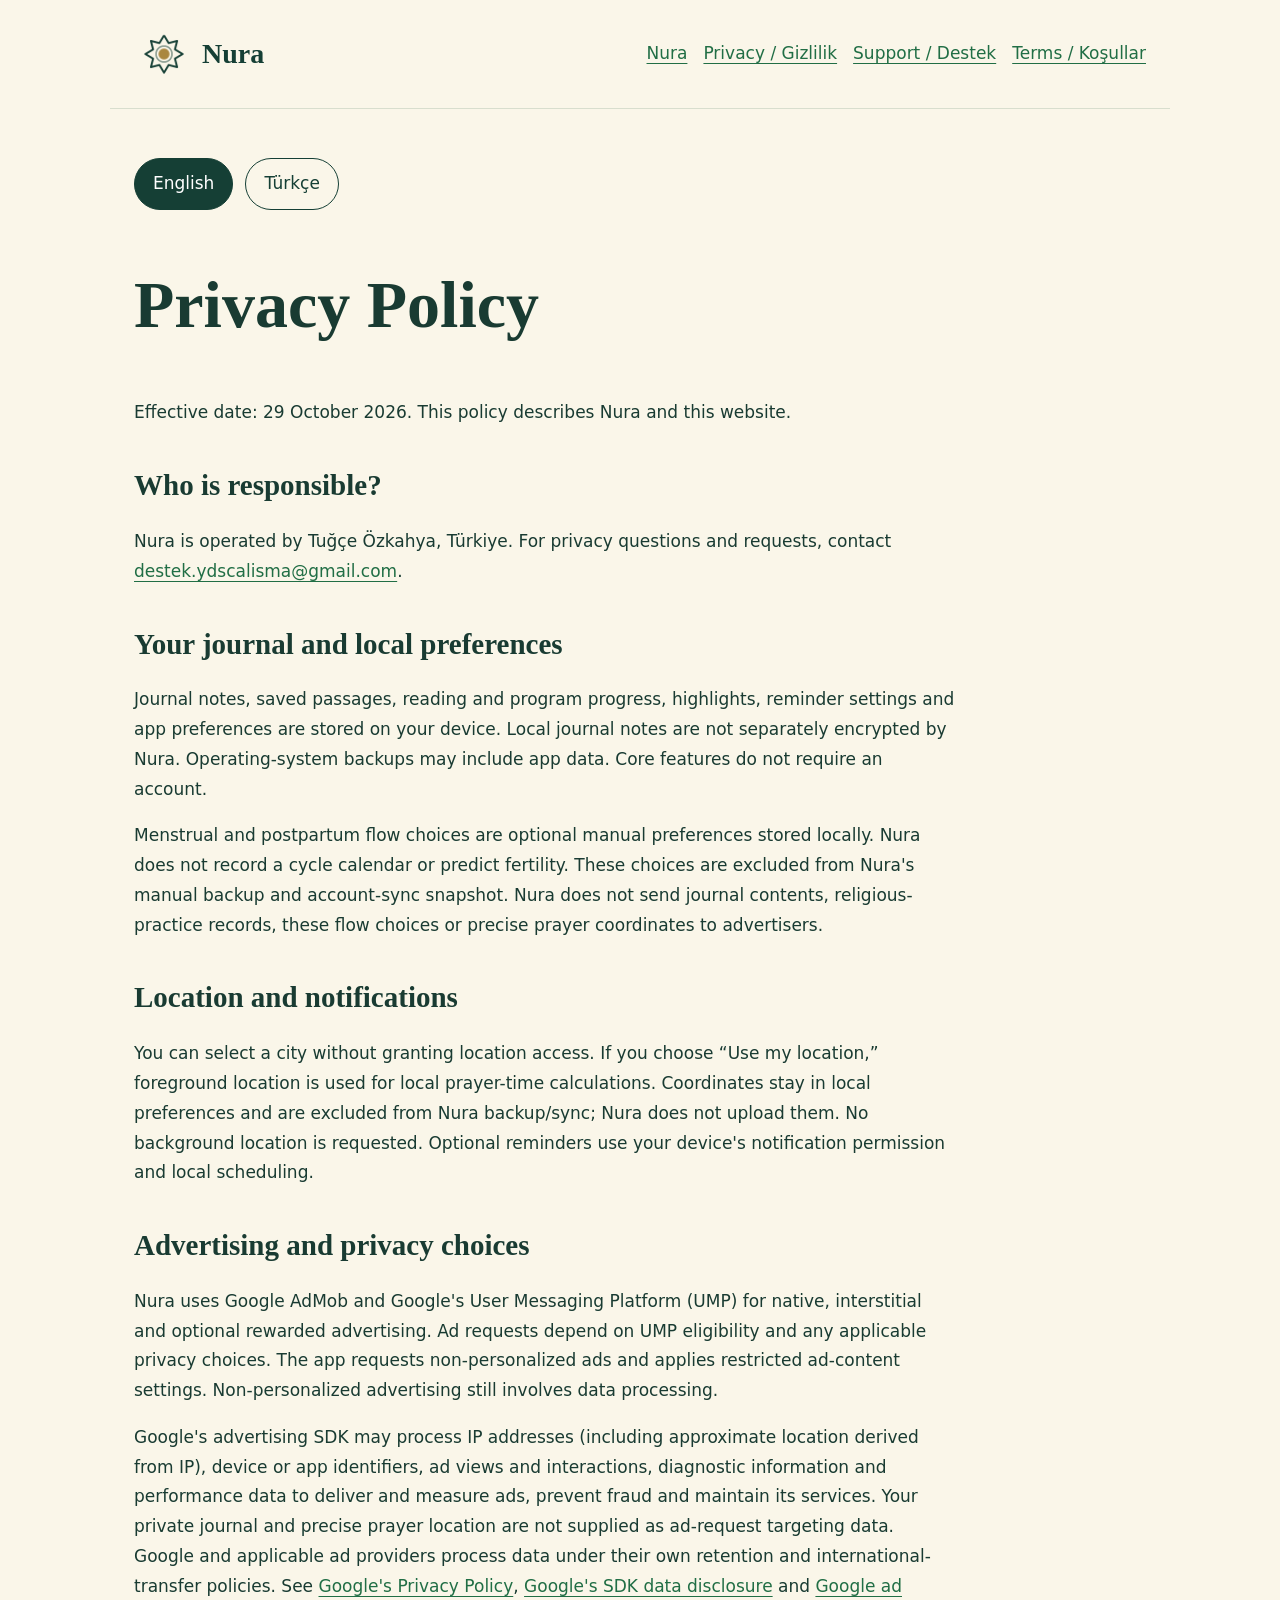
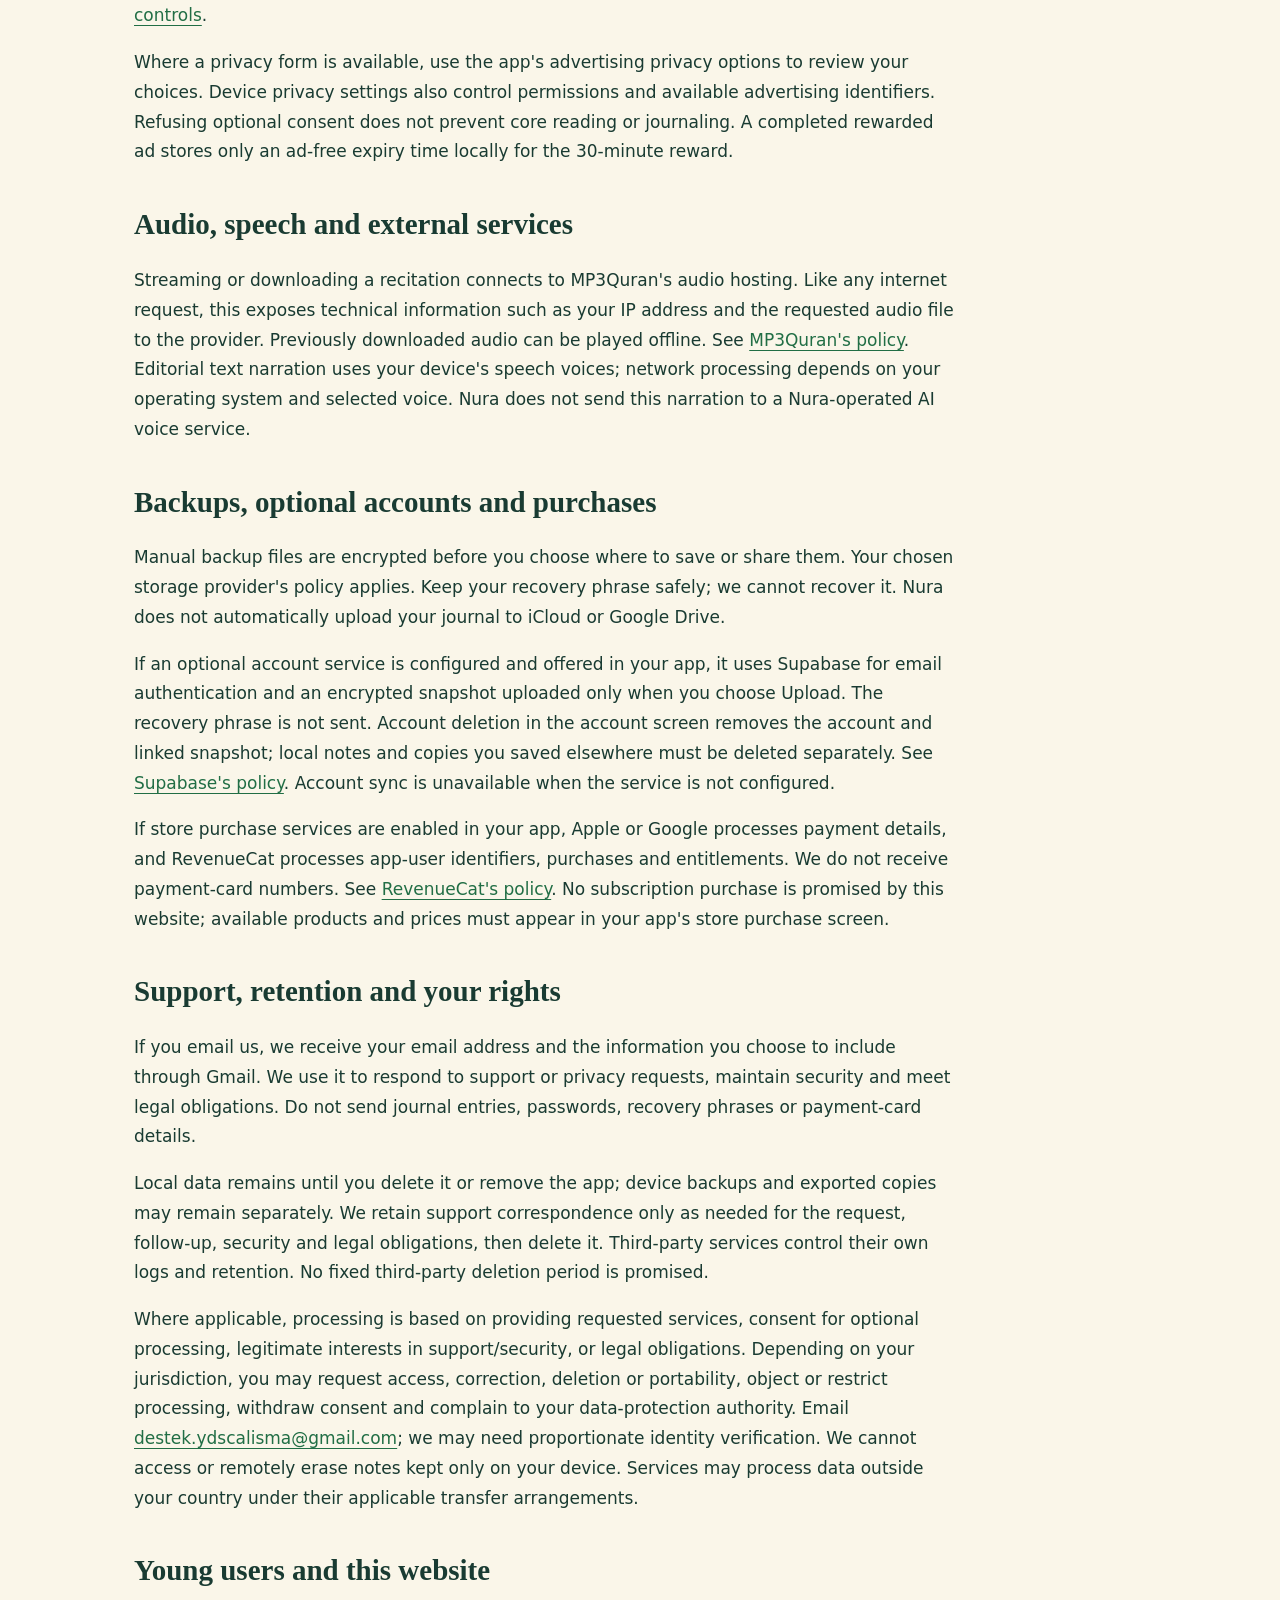
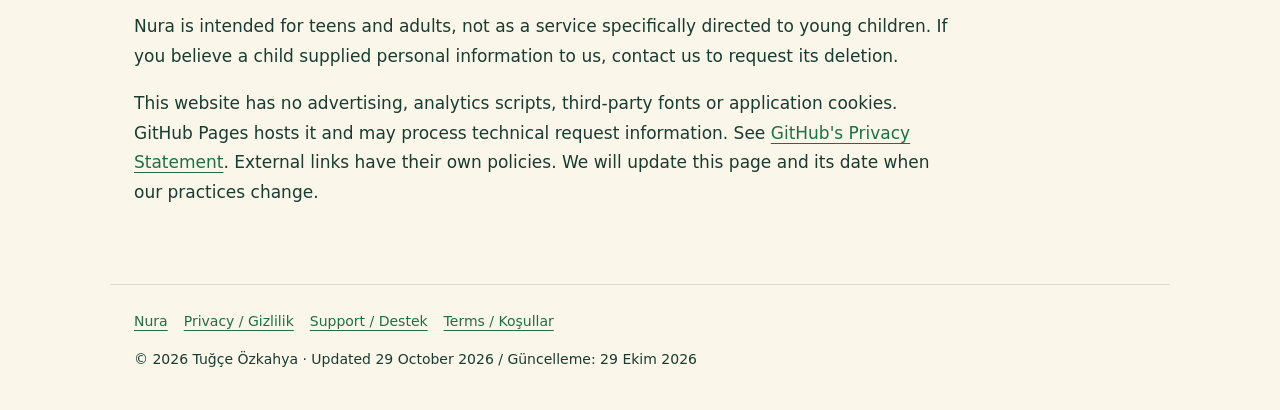
==== nura/privacy/index.html @ ef44833e "Publish current Nura support privacy and information pages" ====
<!doctype html>
<html lang="en"><head><meta charset="utf-8"><meta name="viewport" content="width=device-width,initial-scale=1"><title>Privacy Policy · Nura</title><meta name="description" content="Nura — Muslim women's wellbeing, Quran and reflection. Official support and information from Tuğçe Özkahya."><link rel="stylesheet" href="/nura/assets/style.css"><script src="/nura/assets/language.js" defer></script></head><body><header><a class="brand" href="/nura/"><img src="/nura/assets/logo.png" alt="Nura" width="60" height="60">Nura</a><nav aria-label="Main"><a href="/nura/">Nura</a><a href="/nura/privacy/">Privacy / Gizlilik</a><a href="/nura/support/">Support / Destek</a><a href="/nura/terms/">Terms / Koşullar</a></nav></header><main><div class="lang" aria-label="Language"><button data-language="en" aria-pressed="true">English</button><button data-language="tr" aria-pressed="false">Türkçe</button></div><section lang="en"><h1>Privacy Policy</h1><p>Effective date: 29 October 2026. This policy describes Nura and this website.</p><h2>Who is responsible?</h2><p>Nura is operated by Tuğçe Özkahya, Türkiye. For privacy questions and requests, contact <a href="mailto:destek.ydscalisma@gmail.com">destek.ydscalisma@gmail.com</a>.</p><h2>Your journal and local preferences</h2><p>Journal notes, saved passages, reading and program progress, highlights, reminder settings and app preferences are stored on your device. Local journal notes are not separately encrypted by Nura. Operating-system backups may include app data. Core features do not require an account.</p><p>Menstrual and postpartum flow choices are optional manual preferences stored locally. Nura does not record a cycle calendar or predict fertility. These choices are excluded from Nura's manual backup and account-sync snapshot. Nura does not send journal contents, religious-practice records, these flow choices or precise prayer coordinates to advertisers.</p><h2>Location and notifications</h2><p>You can select a city without granting location access. If you choose “Use my location,” foreground location is used for local prayer-time calculations. Coordinates stay in local preferences and are excluded from Nura backup/sync; Nura does not upload them. No background location is requested. Optional reminders use your device's notification permission and local scheduling.</p><h2>Advertising and privacy choices</h2><p>Nura uses Google AdMob and Google's User Messaging Platform (UMP) for native, interstitial and optional rewarded advertising. Ad requests depend on UMP eligibility and any applicable privacy choices. The app requests non-personalized ads and applies restricted ad-content settings. Non-personalized advertising still involves data processing.</p><p>Google's advertising SDK may process IP addresses (including approximate location derived from IP), device or app identifiers, ad views and interactions, diagnostic information and performance data to deliver and measure ads, prevent fraud and maintain its services. Your private journal and precise prayer location are not supplied as ad-request targeting data. Google and applicable ad providers process data under their own retention and international-transfer policies. See <a href="https://policies.google.com/privacy">Google's Privacy Policy</a>, <a href="https://developers.google.com/admob/ios/privacy/data-disclosure">Google's SDK data disclosure</a> and <a href="https://myadcenter.google.com/">Google ad controls</a>.</p><p>Where a privacy form is available, use the app's advertising privacy options to review your choices. Device privacy settings also control permissions and available advertising identifiers. Refusing optional consent does not prevent core reading or journaling. A completed rewarded ad stores only an ad-free expiry time locally for the 30-minute reward.</p><h2>Audio, speech and external services</h2><p>Streaming or downloading a recitation connects to MP3Quran's audio hosting. Like any internet request, this exposes technical information such as your IP address and the requested audio file to the provider. Previously downloaded audio can be played offline. See <a href="https://www.mp3quran.net/eng/privacy">MP3Quran's policy</a>. Editorial text narration uses your device's speech voices; network processing depends on your operating system and selected voice. Nura does not send this narration to a Nura-operated AI voice service.</p><h2>Backups, optional accounts and purchases</h2><p>Manual backup files are encrypted before you choose where to save or share them. Your chosen storage provider's policy applies. Keep your recovery phrase safely; we cannot recover it. Nura does not automatically upload your journal to iCloud or Google Drive.</p><p>If an optional account service is configured and offered in your app, it uses Supabase for email authentication and an encrypted snapshot uploaded only when you choose Upload. The recovery phrase is not sent. Account deletion in the account screen removes the account and linked snapshot; local notes and copies you saved elsewhere must be deleted separately. See <a href="https://supabase.com/privacy">Supabase's policy</a>. Account sync is unavailable when the service is not configured.</p><p>If store purchase services are enabled in your app, Apple or Google processes payment details, and RevenueCat processes app-user identifiers, purchases and entitlements. We do not receive payment-card numbers. See <a href="https://www.revenuecat.com/privacy/">RevenueCat's policy</a>. No subscription purchase is promised by this website; available products and prices must appear in your app's store purchase screen.</p><h2>Support, retention and your rights</h2><p>If you email us, we receive your email address and the information you choose to include through Gmail. We use it to respond to support or privacy requests, maintain security and meet legal obligations. Do not send journal entries, passwords, recovery phrases or payment-card details.</p><p>Local data remains until you delete it or remove the app; device backups and exported copies may remain separately. We retain support correspondence only as needed for the request, follow-up, security and legal obligations, then delete it. Third-party services control their own logs and retention. No fixed third-party deletion period is promised.</p><p>Where applicable, processing is based on providing requested services, consent for optional processing, legitimate interests in support/security, or legal obligations. Depending on your jurisdiction, you may request access, correction, deletion or portability, object or restrict processing, withdraw consent and complain to your data-protection authority. Email <a href="mailto:destek.ydscalisma@gmail.com">destek.ydscalisma@gmail.com</a>; we may need proportionate identity verification. We cannot access or remotely erase notes kept only on your device. Services may process data outside your country under their applicable transfer arrangements.</p><h2>Young users and this website</h2><p>Nura is intended for teens and adults, not as a service specifically directed to young children. If you believe a child supplied personal information to us, contact us to request its deletion.</p><p>This website has no advertising, analytics scripts, third-party fonts or application cookies. GitHub Pages hosts it and may process technical request information. See <a href="https://docs.github.com/en/site-policy/privacy-policies/github-general-privacy-statement">GitHub's Privacy Statement</a>. External links have their own policies. We will update this page and its date when our practices change.</p></section><section lang="tr"><h1>Gizlilik Politikası</h1><p>Yürürlük tarihi: 29 Ekim 2026. Bu politika Nura uygulamasını ve bu siteyi kapsar.</p><h2>Veri sorumlusu</h2><p>Nura'nın işletmecisi Tuğçe Özkahya, Türkiye'dir. Gizlilik soruları ve talepleri için: <a href="mailto:destek.ydscalisma@gmail.com">destek.ydscalisma@gmail.com</a>.</p><h2>Günlüğünüz ve yerel tercihler</h2><p>Günlük notları, kayıtlı ayetler, okuma ve program ilerlemesi, vurgular, hatırlatmalar ve uygulama tercihleri cihazınızda saklanır. Yerel günlük notları Nura tarafından ayrıca şifrelenmez. İşletim sistemi yedekleri uygulama verilerini içerebilir. Temel özellikler için hesap gerekmez.</p><p>Regl ve lohusalık akışları isteğe bağlı, elle seçilen yerel tercihlerdir. Nura döngü takvimi tutmaz, doğurganlık tahmini yapmaz. Bu tercihler Nura'nın elle oluşturulan yedeklerine ve hesap senkronizasyonuna alınmaz. Günlük içerikleri, dinî pratik kayıtları, özel gün tercihleri veya kesin namaz konumu reklamverenlere gönderilmez.</p><h2>Konum ve bildirimler</h2><p>Konum izni vermeden şehir seçebilirsiniz. “Konumumu kullan” seçeneğinde ön plan konumu cihazda namaz vakitleri hesaplamak için kullanılır. Koordinatlar yerel tercihlerde kalır, Nura yedek/senkronizasyonuna alınmaz ve Nura tarafından yüklenmez. Arka plan konumu istenmez. İsteğe bağlı hatırlatmalar cihazın bildirim izniyle yerel olarak planlanır.</p><h2>Reklamlar ve gizlilik tercihleri</h2><p>Nura; yerel reklam kartları, geçiş reklamları ve isteğe bağlı ödüllü reklamlar için Google AdMob ve User Messaging Platform (UMP) kullanır. Reklam istekleri UMP uygunluğuna ve uygulanabilir gizlilik tercihlerine bağlıdır. Uygulama kişiselleştirilmemiş reklam ister ve kısıtlı reklam içeriği ayarları uygular. Kişiselleştirilmemiş reklamlar da veri işlemeyi içerir.</p><p>Google reklam SDK'sı; reklam sunumu ve ölçümü, sahtekârlığın önlenmesi ve hizmetlerin çalışması için IP adresini (IP'den türetilen yaklaşık konum dahil), cihaz/uygulama kimliklerini, reklam gösterim ve etkileşimlerini, tanılama ve performans verilerini işleyebilir. Özel günlük ve kesin namaz konumu reklam hedefleme verisi olarak sağlanmaz. Google ve ilgili reklam sağlayıcıları verileri kendi saklama ve uluslararası aktarım politikaları kapsamında işler. <a href="https://policies.google.com/privacy">Google Gizlilik Politikası</a>, <a href="https://developers.google.com/admob/ios/privacy/data-disclosure">SDK veri açıklaması</a> ve <a href="https://myadcenter.google.com/">Google reklam kontrolleri</a>.</p><p>Gizlilik formu sunulduğunda uygulamanın reklam gizliliği seçeneklerinden tercihlerinizi inceleyebilirsiniz. İzinler ve kullanılabilir reklam kimlikleri cihaz ayarlarından da yönetilir. İsteğe bağlı rızayı reddetmek temel okuma ve günlüğü engellemez. Tamamlanan ödüllü reklam için 30 dakikalık reklamsız sürenin bitiş zamanı cihazda saklanır.</p><h2>Ses ve dış hizmetler</h2><p>Tilavet akışı ve indirmeler MP3Quran ses sunucularına bağlanır. İnternet isteği, IP adresiniz ve istenen dosya gibi teknik bilgileri sağlayıcıya iletir. İndirilmiş sesler çevrimdışı çalınabilir. <a href="https://www.mp3quran.net/eng/privacy">MP3Quran politikası</a>. Tefekkür seslendirmesi cihaz seslerini kullanır; ağda işleme işletim sistemi ve seçilen sese bağlıdır. Nura bu seslendirmeyi kendisine ait bir yapay zekâ ses hizmetine göndermez.</p><h2>Yedekler, isteğe bağlı hesaplar ve satın alımlar</h2><p>Elle oluşturulan yedek dosyaları, kaydedeceğiniz/paylaşacağınız yeri seçmeden önce şifrelenir. Seçtiğiniz depolama sağlayıcısının politikası geçerlidir. Kurtarma ifadesini güvenle saklayın; biz kurtaramayız. Nura günlüğünüzü otomatik olarak iCloud veya Google Drive'a yüklemez.</p><p>Uygulamanızda isteğe bağlı hesap hizmeti yapılandırılıp sunuluyorsa, Supabase e-posta kimlik doğrulaması ve yalnızca Yükle seçtiğinizde gönderilen şifreli yedek için kullanılır. Kurtarma ifadesi gönderilmez. Hesap ekranından silme, hesabı ve bağlı yedeği kaldırır; yerel notlar ve başka yerdeki kopyalar ayrıca silinmelidir. <a href="https://supabase.com/privacy">Supabase politikası</a>. Hizmet yapılandırılmadığında hesap senkronizasyonu kullanılamaz.</p><p>Satın alım hizmetleri etkinse Apple/Google ödeme ayrıntılarını, RevenueCat uygulama kullanıcı kimliği, satın alım ve yetki verilerini işler. Kart numaralarınızı almayız. <a href="https://www.revenuecat.com/privacy/">RevenueCat politikası</a>. Bu site abonelik satışı vaat etmez; sunulan ürün ve fiyatlar uygulamadaki mağaza satın alım ekranında gösterilmelidir.</p><h2>Destek, saklama ve haklarınız</h2><p>E-posta gönderdiğinizde adresinizi ve paylaştığınız bilgileri Gmail üzerinden alırız. Bunları talebi yanıtlamak, güvenliği sağlamak ve yasal yükümlülükleri karşılamak için kullanırız. Günlük notu, parola, kurtarma ifadesi veya kart bilgisi göndermeyin.</p><p>Yerel veriler siz silene veya uygulamayı kaldırana kadar kalır; cihaz yedekleri ve dışa aktarılan kopyalar ayrıca kalabilir. Destek yazışmaları talebin çözümü, takip, güvenlik ve yasal yükümlülükler için gerekli olduğu sürece tutulur, ardından silinir. Dış hizmetlerin kendi kayıt/saklama kuralları vardır; bu hizmetler adına sabit silme süresi vaat edilmez.</p><p>Uygulanabildiği ölçüde işleme; istenen hizmetin sunulması, isteğe bağlı işlemler için rıza, destek/güvenlik için meşru menfaat veya yasal yükümlülüklere dayanır. Ülkenize göre erişim, düzeltme, silme, taşıma, itiraz, kısıtlama, rızayı geri çekme ve yetkili kuruma şikâyet haklarınız olabilir. <a href="mailto:destek.ydscalisma@gmail.com">destek.ydscalisma@gmail.com</a> üzerinden başvurabilirsiniz; orantılı kimlik doğrulaması gerekebilir. Yalnızca cihazınızda tutulan notlara erişemeyiz veya bunları uzaktan silemeyiz. Hizmetler, geçerli aktarım düzenlemeleri kapsamında ülkeniz dışında veri işleyebilir.</p><h2>Genç kullanıcılar ve bu site</h2><p>Nura gençlere ve yetişkinlere yöneliktir; küçük çocuklara özel bir hizmet değildir. Bir çocuğun bize kişisel bilgi gönderdiğini düşünüyorsanız silme talebi için iletişime geçin.</p><p>Bu sitede reklam, analitik betiği, üçüncü taraf yazı tipi veya uygulama çerezi yoktur. GitHub Pages barındırması teknik istek bilgilerini işleyebilir. <a href="https://docs.github.com/en/site-policy/privacy-policies/github-general-privacy-statement">GitHub Gizlilik Bildirimi</a>. Dış bağlantıların kendi politikaları geçerlidir. Uygulamalarımız değiştiğinde bu sayfa ve tarihi güncellenir.</p></section></main><footer><nav aria-label="Main"><a href="/nura/">Nura</a><a href="/nura/privacy/">Privacy / Gizlilik</a><a href="/nura/support/">Support / Destek</a><a href="/nura/terms/">Terms / Koşullar</a></nav><p>© 2026 Tuğçe Özkahya · Updated 29 October 2026 / Güncelleme: 29 Ekim 2026</p></footer></body></html>
---- nura/assets/style.css ----
*{box-sizing:border-box}html{scroll-behavior:smooth}body{margin:0;background:#faf6e9;color:#193b32;font:17px/1.75 system-ui,sans-serif}a{color:#216e45;text-underline-offset:4px}header,main,footer{max-width:1060px;margin:auto;padding:24px}header{display:flex;justify-content:space-between;align-items:center;gap:20px;flex-wrap:wrap;border-bottom:1px solid #d8dece}.brand{display:flex;align-items:center;text-decoration:none;font:700 28px Georgia,serif;color:#153f35}.brand img{width:60px;height:60px;margin-right:8px}nav{display:flex;gap:16px;flex-wrap:wrap}h1,h2,h3{font-family:Georgia,serif;line-height:1.2}h1{font-size:clamp(36px,6vw,66px);max-width:800px}h2{font-size:29px;margin-top:40px}p,li{max-width:76ch}.eyebrow{letter-spacing:.12em;text-transform:uppercase;font-size:12px}.notice{padding:16px 20px;background:#fff1d1;border-left:4px solid #aa873f;border-radius:6px}.hero{display:grid;grid-template-columns:1fr 220px;align-items:center;gap:30px;padding:25px 0}.hero img{width:100%;border-radius:28%}.grid{display:grid;grid-template-columns:repeat(2,1fr);gap:18px}.card{padding:24px;background:#fffdf8;border:1px solid #dce2d7;border-radius:20px}.card h3{margin-top:0}footer{border-top:1px solid #d8dece;font-size:14px}.lang{display:flex;gap:12px;margin:25px 0}button,.button{border:1px solid #153f35;background:#153f35;color:white;padding:10px 18px;border-radius:30px;font:inherit;cursor:pointer;text-decoration:none}button[aria-pressed=false]{background:transparent;color:#153f35}:focus-visible{outline:3px solid #aa873f;outline-offset:4px}[hidden]{display:none!important}details{border-bottom:1px solid #d8dece;padding:16px 0}summary{cursor:pointer;font-weight:600}section[lang]{padding-bottom:35px}@media(max-width:620px){header,main,footer{padding:20px}.hero{grid-template-columns:1fr}.hero img{width:130px;grid-row:1}.grid{grid-template-columns:1fr}nav{gap:12px;font-size:14px}}
p,li,a{overflow-wrap:anywhere}
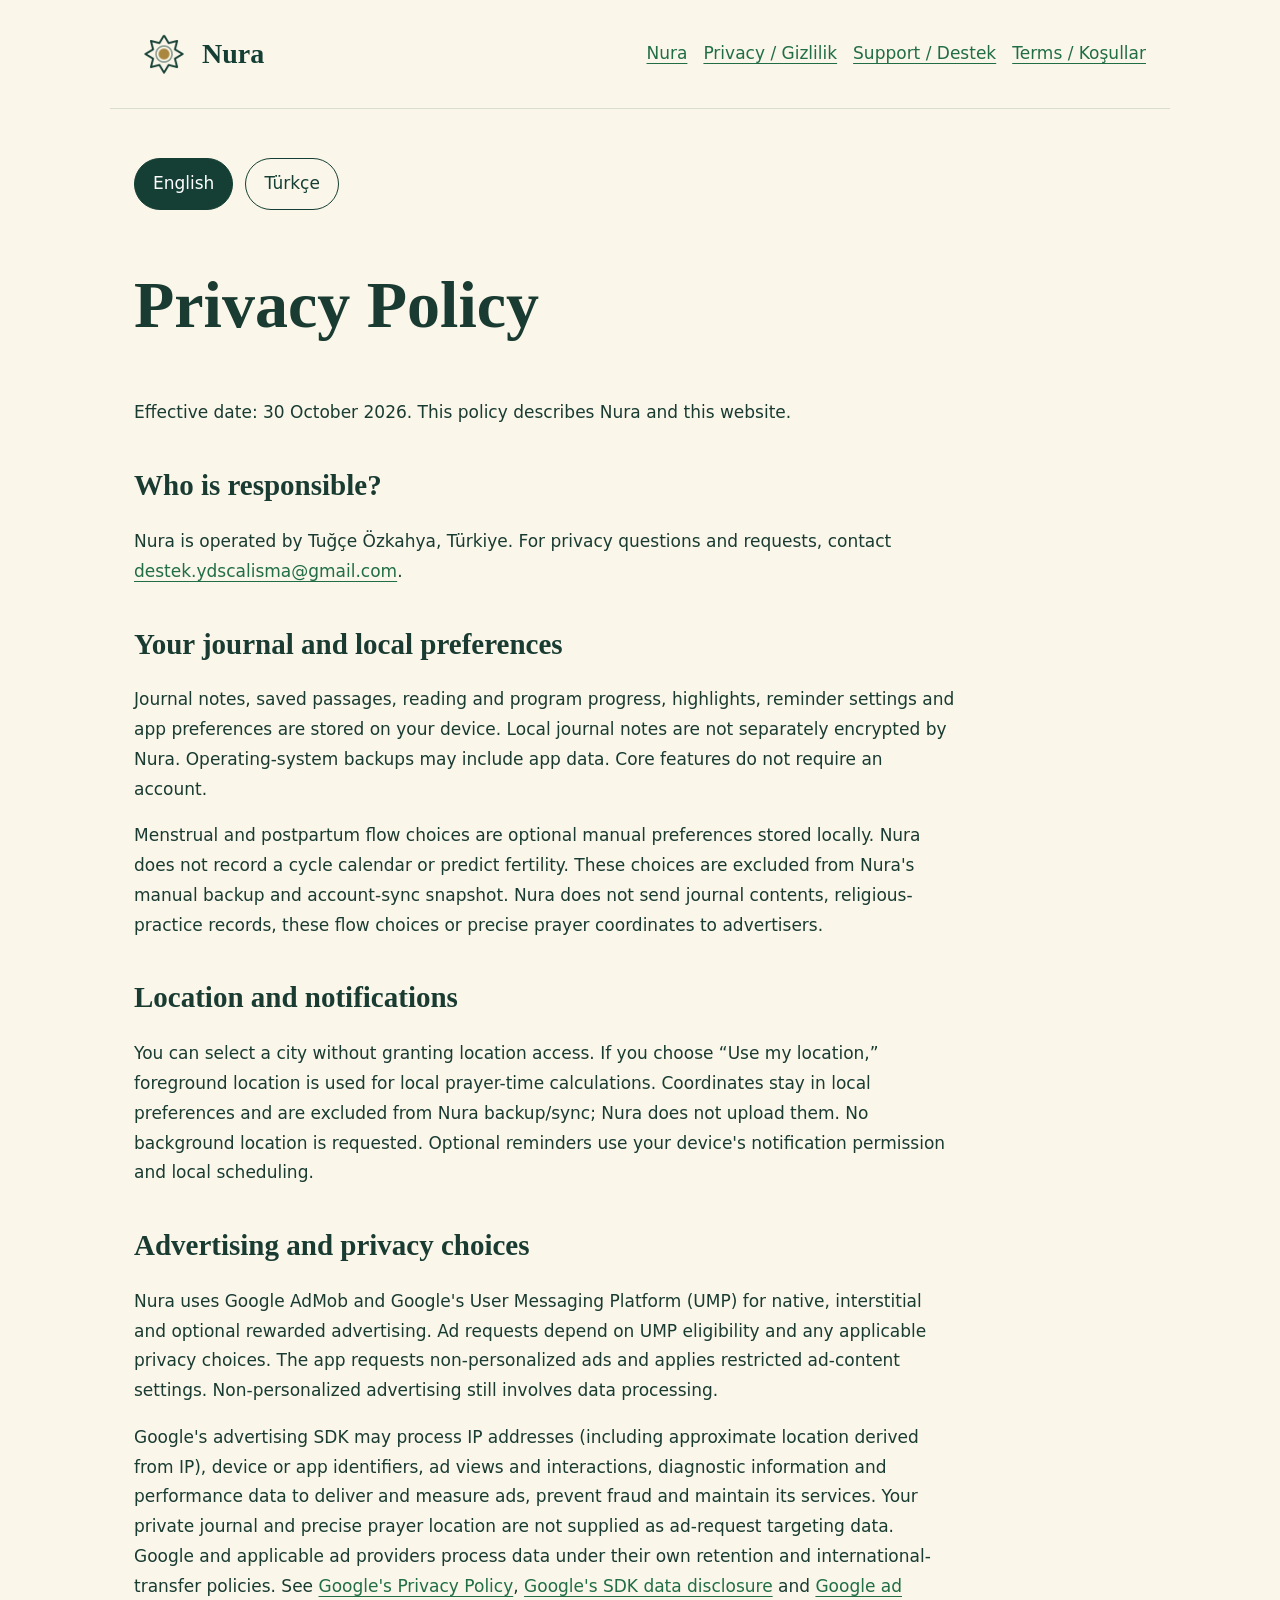
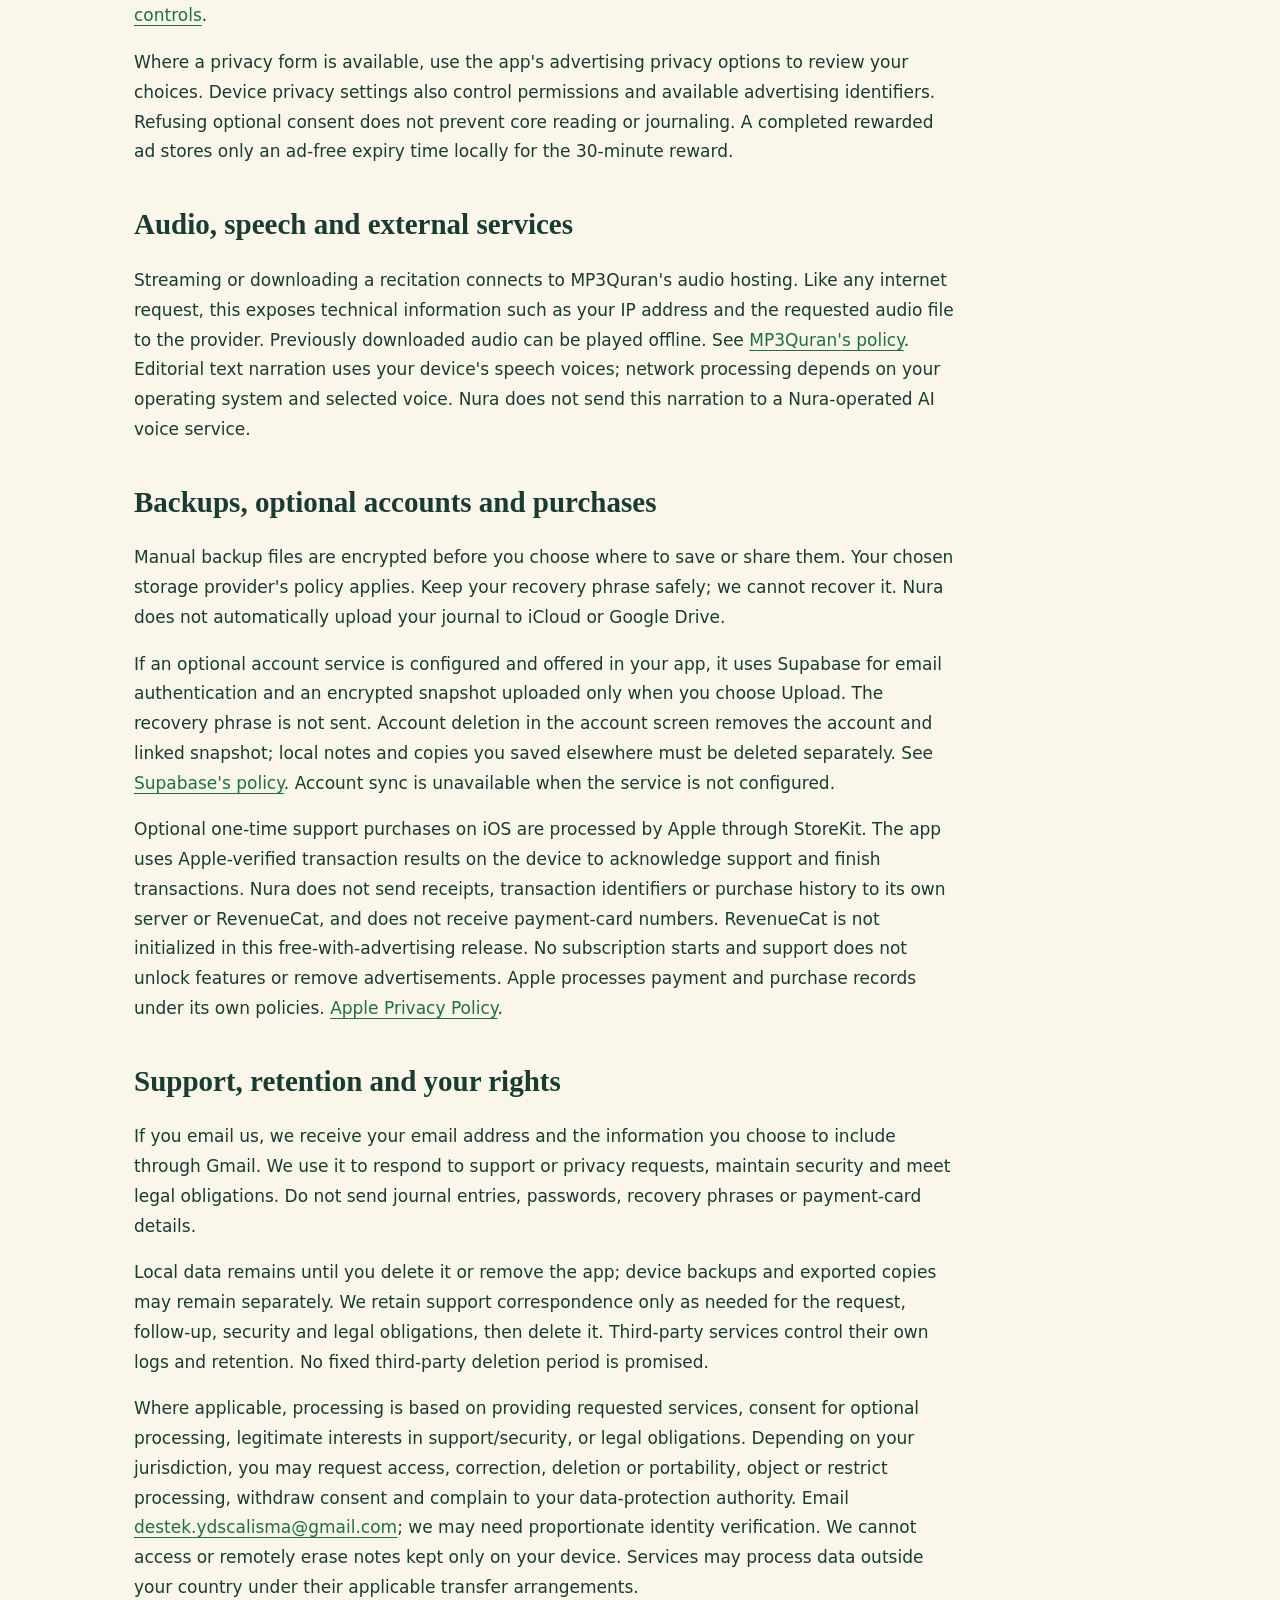
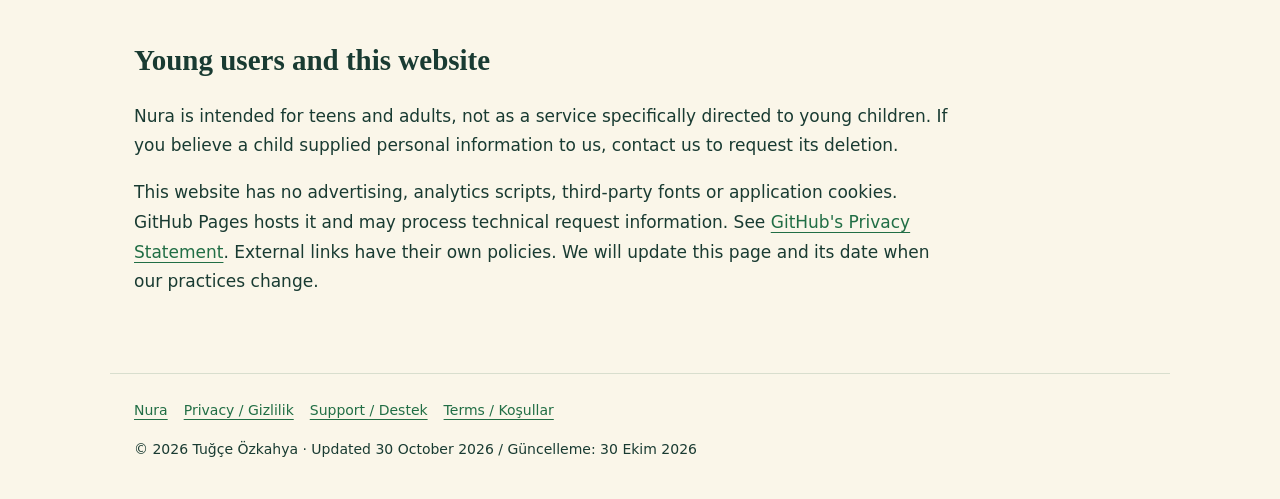
==== commit 9f841453: "Clarify optional one-time Nura support payments" ====
--- a/nura/privacy/index.html
+++ b/nura/privacy/index.html
@@ -1,2 +1,2 @@
 <!doctype html>
-<html lang="en"><head><meta charset="utf-8"><meta name="viewport" content="width=device-width,initial-scale=1"><title>Privacy Policy · Nura</title><meta name="description" content="Nura — Muslim women's wellbeing, Quran and reflection. Official support and information from Tuğçe Özkahya."><link rel="stylesheet" href="/nura/assets/style.css"><script src="/nura/assets/language.js" defer></script></head><body><header><a class="brand" href="/nura/"><img src="/nura/assets/logo.png" alt="Nura" width="60" height="60">Nura</a><nav aria-label="Main"><a href="/nura/">Nura</a><a href="/nura/privacy/">Privacy / Gizlilik</a><a href="/nura/support/">Support / Destek</a><a href="/nura/terms/">Terms / Koşullar</a></nav></header><main><div class="lang" aria-label="Language"><button data-language="en" aria-pressed="true">English</button><button data-language="tr" aria-pressed="false">Türkçe</button></div><section lang="en"><h1>Privacy Policy</h1><p>Effective date: 29 October 2026. This policy describes Nura and this website.</p><h2>Who is responsible?</h2><p>Nura is operated by Tuğçe Özkahya, Türkiye. For privacy questions and requests, contact <a href="mailto:destek.ydscalisma@gmail.com">destek.ydscalisma@gmail.com</a>.</p><h2>Your journal and local preferences</h2><p>Journal notes, saved passages, reading and program progress, highlights, reminder settings and app preferences are stored on your device. Local journal notes are not separately encrypted by Nura. Operating-system backups may include app data. Core features do not require an account.</p><p>Menstrual and postpartum flow choices are optional manual preferences stored locally. Nura does not record a cycle calendar or predict fertility. These choices are excluded from Nura's manual backup and account-sync snapshot. Nura does not send journal contents, religious-practice records, these flow choices or precise prayer coordinates to advertisers.</p><h2>Location and notifications</h2><p>You can select a city without granting location access. If you choose “Use my location,” foreground location is used for local prayer-time calculations. Coordinates stay in local preferences and are excluded from Nura backup/sync; Nura does not upload them. No background location is requested. Optional reminders use your device's notification permission and local scheduling.</p><h2>Advertising and privacy choices</h2><p>Nura uses Google AdMob and Google's User Messaging Platform (UMP) for native, interstitial and optional rewarded advertising. Ad requests depend on UMP eligibility and any applicable privacy choices. The app requests non-personalized ads and applies restricted ad-content settings. Non-personalized advertising still involves data processing.</p><p>Google's advertising SDK may process IP addresses (including approximate location derived from IP), device or app identifiers, ad views and interactions, diagnostic information and performance data to deliver and measure ads, prevent fraud and maintain its services. Your private journal and precise prayer location are not supplied as ad-request targeting data. Google and applicable ad providers process data under their own retention and international-transfer policies. See <a href="https://policies.google.com/privacy">Google's Privacy Policy</a>, <a href="https://developers.google.com/admob/ios/privacy/data-disclosure">Google's SDK data disclosure</a> and <a href="https://myadcenter.google.com/">Google ad controls</a>.</p><p>Where a privacy form is available, use the app's advertising privacy options to review your choices. Device privacy settings also control permissions and available advertising identifiers. Refusing optional consent does not prevent core reading or journaling. A completed rewarded ad stores only an ad-free expiry time locally for the 30-minute reward.</p><h2>Audio, speech and external services</h2><p>Streaming or downloading a recitation connects to MP3Quran's audio hosting. Like any internet request, this exposes technical information such as your IP address and the requested audio file to the provider. Previously downloaded audio can be played offline. See <a href="https://www.mp3quran.net/eng/privacy">MP3Quran's policy</a>. Editorial text narration uses your device's speech voices; network processing depends on your operating system and selected voice. Nura does not send this narration to a Nura-operated AI voice service.</p><h2>Backups, optional accounts and purchases</h2><p>Manual backup files are encrypted before you choose where to save or share them. Your chosen storage provider's policy applies. Keep your recovery phrase safely; we cannot recover it. Nura does not automatically upload your journal to iCloud or Google Drive.</p><p>If an optional account service is configured and offered in your app, it uses Supabase for email authentication and an encrypted snapshot uploaded only when you choose Upload. The recovery phrase is not sent. Account deletion in the account screen removes the account and linked snapshot; local notes and copies you saved elsewhere must be deleted separately. See <a href="https://supabase.com/privacy">Supabase's policy</a>. Account sync is unavailable when the service is not configured.</p><p>If store purchase services are enabled in your app, Apple or Google processes payment details, and RevenueCat processes app-user identifiers, purchases and entitlements. We do not receive payment-card numbers. See <a href="https://www.revenuecat.com/privacy/">RevenueCat's policy</a>. No subscription purchase is promised by this website; available products and prices must appear in your app's store purchase screen.</p><h2>Support, retention and your rights</h2><p>If you email us, we receive your email address and the information you choose to include through Gmail. We use it to respond to support or privacy requests, maintain security and meet legal obligations. Do not send journal entries, passwords, recovery phrases or payment-card details.</p><p>Local data remains until you delete it or remove the app; device backups and exported copies may remain separately. We retain support correspondence only as needed for the request, follow-up, security and legal obligations, then delete it. Third-party services control their own logs and retention. No fixed third-party deletion period is promised.</p><p>Where applicable, processing is based on providing requested services, consent for optional processing, legitimate interests in support/security, or legal obligations. Depending on your jurisdiction, you may request access, correction, deletion or portability, object or restrict processing, withdraw consent and complain to your data-protection authority. Email <a href="mailto:destek.ydscalisma@gmail.com">destek.ydscalisma@gmail.com</a>; we may need proportionate identity verification. We cannot access or remotely erase notes kept only on your device. Services may process data outside your country under their applicable transfer arrangements.</p><h2>Young users and this website</h2><p>Nura is intended for teens and adults, not as a service specifically directed to young children. If you believe a child supplied personal information to us, contact us to request its deletion.</p><p>This website has no advertising, analytics scripts, third-party fonts or application cookies. GitHub Pages hosts it and may process technical request information. See <a href="https://docs.github.com/en/site-policy/privacy-policies/github-general-privacy-statement">GitHub's Privacy Statement</a>. External links have their own policies. We will update this page and its date when our practices change.</p></section><section lang="tr"><h1>Gizlilik Politikası</h1><p>Yürürlük tarihi: 29 Ekim 2026. Bu politika Nura uygulamasını ve bu siteyi kapsar.</p><h2>Veri sorumlusu</h2><p>Nura'nın işletmecisi Tuğçe Özkahya, Türkiye'dir. Gizlilik soruları ve talepleri için: <a href="mailto:destek.ydscalisma@gmail.com">destek.ydscalisma@gmail.com</a>.</p><h2>Günlüğünüz ve yerel tercihler</h2><p>Günlük notları, kayıtlı ayetler, okuma ve program ilerlemesi, vurgular, hatırlatmalar ve uygulama tercihleri cihazınızda saklanır. Yerel günlük notları Nura tarafından ayrıca şifrelenmez. İşletim sistemi yedekleri uygulama verilerini içerebilir. Temel özellikler için hesap gerekmez.</p><p>Regl ve lohusalık akışları isteğe bağlı, elle seçilen yerel tercihlerdir. Nura döngü takvimi tutmaz, doğurganlık tahmini yapmaz. Bu tercihler Nura'nın elle oluşturulan yedeklerine ve hesap senkronizasyonuna alınmaz. Günlük içerikleri, dinî pratik kayıtları, özel gün tercihleri veya kesin namaz konumu reklamverenlere gönderilmez.</p><h2>Konum ve bildirimler</h2><p>Konum izni vermeden şehir seçebilirsiniz. “Konumumu kullan” seçeneğinde ön plan konumu cihazda namaz vakitleri hesaplamak için kullanılır. Koordinatlar yerel tercihlerde kalır, Nura yedek/senkronizasyonuna alınmaz ve Nura tarafından yüklenmez. Arka plan konumu istenmez. İsteğe bağlı hatırlatmalar cihazın bildirim izniyle yerel olarak planlanır.</p><h2>Reklamlar ve gizlilik tercihleri</h2><p>Nura; yerel reklam kartları, geçiş reklamları ve isteğe bağlı ödüllü reklamlar için Google AdMob ve User Messaging Platform (UMP) kullanır. Reklam istekleri UMP uygunluğuna ve uygulanabilir gizlilik tercihlerine bağlıdır. Uygulama kişiselleştirilmemiş reklam ister ve kısıtlı reklam içeriği ayarları uygular. Kişiselleştirilmemiş reklamlar da veri işlemeyi içerir.</p><p>Google reklam SDK'sı; reklam sunumu ve ölçümü, sahtekârlığın önlenmesi ve hizmetlerin çalışması için IP adresini (IP'den türetilen yaklaşık konum dahil), cihaz/uygulama kimliklerini, reklam gösterim ve etkileşimlerini, tanılama ve performans verilerini işleyebilir. Özel günlük ve kesin namaz konumu reklam hedefleme verisi olarak sağlanmaz. Google ve ilgili reklam sağlayıcıları verileri kendi saklama ve uluslararası aktarım politikaları kapsamında işler. <a href="https://policies.google.com/privacy">Google Gizlilik Politikası</a>, <a href="https://developers.google.com/admob/ios/privacy/data-disclosure">SDK veri açıklaması</a> ve <a href="https://myadcenter.google.com/">Google reklam kontrolleri</a>.</p><p>Gizlilik formu sunulduğunda uygulamanın reklam gizliliği seçeneklerinden tercihlerinizi inceleyebilirsiniz. İzinler ve kullanılabilir reklam kimlikleri cihaz ayarlarından da yönetilir. İsteğe bağlı rızayı reddetmek temel okuma ve günlüğü engellemez. Tamamlanan ödüllü reklam için 30 dakikalık reklamsız sürenin bitiş zamanı cihazda saklanır.</p><h2>Ses ve dış hizmetler</h2><p>Tilavet akışı ve indirmeler MP3Quran ses sunucularına bağlanır. İnternet isteği, IP adresiniz ve istenen dosya gibi teknik bilgileri sağlayıcıya iletir. İndirilmiş sesler çevrimdışı çalınabilir. <a href="https://www.mp3quran.net/eng/privacy">MP3Quran politikası</a>. Tefekkür seslendirmesi cihaz seslerini kullanır; ağda işleme işletim sistemi ve seçilen sese bağlıdır. Nura bu seslendirmeyi kendisine ait bir yapay zekâ ses hizmetine göndermez.</p><h2>Yedekler, isteğe bağlı hesaplar ve satın alımlar</h2><p>Elle oluşturulan yedek dosyaları, kaydedeceğiniz/paylaşacağınız yeri seçmeden önce şifrelenir. Seçtiğiniz depolama sağlayıcısının politikası geçerlidir. Kurtarma ifadesini güvenle saklayın; biz kurtaramayız. Nura günlüğünüzü otomatik olarak iCloud veya Google Drive'a yüklemez.</p><p>Uygulamanızda isteğe bağlı hesap hizmeti yapılandırılıp sunuluyorsa, Supabase e-posta kimlik doğrulaması ve yalnızca Yükle seçtiğinizde gönderilen şifreli yedek için kullanılır. Kurtarma ifadesi gönderilmez. Hesap ekranından silme, hesabı ve bağlı yedeği kaldırır; yerel notlar ve başka yerdeki kopyalar ayrıca silinmelidir. <a href="https://supabase.com/privacy">Supabase politikası</a>. Hizmet yapılandırılmadığında hesap senkronizasyonu kullanılamaz.</p><p>Satın alım hizmetleri etkinse Apple/Google ödeme ayrıntılarını, RevenueCat uygulama kullanıcı kimliği, satın alım ve yetki verilerini işler. Kart numaralarınızı almayız. <a href="https://www.revenuecat.com/privacy/">RevenueCat politikası</a>. Bu site abonelik satışı vaat etmez; sunulan ürün ve fiyatlar uygulamadaki mağaza satın alım ekranında gösterilmelidir.</p><h2>Destek, saklama ve haklarınız</h2><p>E-posta gönderdiğinizde adresinizi ve paylaştığınız bilgileri Gmail üzerinden alırız. Bunları talebi yanıtlamak, güvenliği sağlamak ve yasal yükümlülükleri karşılamak için kullanırız. Günlük notu, parola, kurtarma ifadesi veya kart bilgisi göndermeyin.</p><p>Yerel veriler siz silene veya uygulamayı kaldırana kadar kalır; cihaz yedekleri ve dışa aktarılan kopyalar ayrıca kalabilir. Destek yazışmaları talebin çözümü, takip, güvenlik ve yasal yükümlülükler için gerekli olduğu sürece tutulur, ardından silinir. Dış hizmetlerin kendi kayıt/saklama kuralları vardır; bu hizmetler adına sabit silme süresi vaat edilmez.</p><p>Uygulanabildiği ölçüde işleme; istenen hizmetin sunulması, isteğe bağlı işlemler için rıza, destek/güvenlik için meşru menfaat veya yasal yükümlülüklere dayanır. Ülkenize göre erişim, düzeltme, silme, taşıma, itiraz, kısıtlama, rızayı geri çekme ve yetkili kuruma şikâyet haklarınız olabilir. <a href="mailto:destek.ydscalisma@gmail.com">destek.ydscalisma@gmail.com</a> üzerinden başvurabilirsiniz; orantılı kimlik doğrulaması gerekebilir. Yalnızca cihazınızda tutulan notlara erişemeyiz veya bunları uzaktan silemeyiz. Hizmetler, geçerli aktarım düzenlemeleri kapsamında ülkeniz dışında veri işleyebilir.</p><h2>Genç kullanıcılar ve bu site</h2><p>Nura gençlere ve yetişkinlere yöneliktir; küçük çocuklara özel bir hizmet değildir. Bir çocuğun bize kişisel bilgi gönderdiğini düşünüyorsanız silme talebi için iletişime geçin.</p><p>Bu sitede reklam, analitik betiği, üçüncü taraf yazı tipi veya uygulama çerezi yoktur. GitHub Pages barındırması teknik istek bilgilerini işleyebilir. <a href="https://docs.github.com/en/site-policy/privacy-policies/github-general-privacy-statement">GitHub Gizlilik Bildirimi</a>. Dış bağlantıların kendi politikaları geçerlidir. Uygulamalarımız değiştiğinde bu sayfa ve tarihi güncellenir.</p></section></main><footer><nav aria-label="Main"><a href="/nura/">Nura</a><a href="/nura/privacy/">Privacy / Gizlilik</a><a href="/nura/support/">Support / Destek</a><a href="/nura/terms/">Terms / Koşullar</a></nav><p>© 2026 Tuğçe Özkahya · Updated 29 October 2026 / Güncelleme: 29 Ekim 2026</p></footer></body></html>+<html lang="en"><head><meta charset="utf-8"><meta name="viewport" content="width=device-width,initial-scale=1"><title>Privacy Policy · Nura</title><meta name="description" content="Nura — Muslim women's wellbeing, Quran and reflection. Official support and information from Tuğçe Özkahya."><link rel="stylesheet" href="/nura/assets/style.css"><script src="/nura/assets/language.js" defer></script></head><body><header><a class="brand" href="/nura/"><img src="/nura/assets/logo.png" alt="Nura" width="60" height="60">Nura</a><nav aria-label="Main"><a href="/nura/">Nura</a><a href="/nura/privacy/">Privacy / Gizlilik</a><a href="/nura/support/">Support / Destek</a><a href="/nura/terms/">Terms / Koşullar</a></nav></header><main><div class="lang" aria-label="Language"><button data-language="en" aria-pressed="true">English</button><button data-language="tr" aria-pressed="false">Türkçe</button></div><section lang="en"><h1>Privacy Policy</h1><p>Effective date: 30 October 2026. This policy describes Nura and this website.</p><h2>Who is responsible?</h2><p>Nura is operated by Tuğçe Özkahya, Türkiye. For privacy questions and requests, contact <a href="mailto:destek.ydscalisma@gmail.com">destek.ydscalisma@gmail.com</a>.</p><h2>Your journal and local preferences</h2><p>Journal notes, saved passages, reading and program progress, highlights, reminder settings and app preferences are stored on your device. Local journal notes are not separately encrypted by Nura. Operating-system backups may include app data. Core features do not require an account.</p><p>Menstrual and postpartum flow choices are optional manual preferences stored locally. Nura does not record a cycle calendar or predict fertility. These choices are excluded from Nura's manual backup and account-sync snapshot. Nura does not send journal contents, religious-practice records, these flow choices or precise prayer coordinates to advertisers.</p><h2>Location and notifications</h2><p>You can select a city without granting location access. If you choose “Use my location,” foreground location is used for local prayer-time calculations. Coordinates stay in local preferences and are excluded from Nura backup/sync; Nura does not upload them. No background location is requested. Optional reminders use your device's notification permission and local scheduling.</p><h2>Advertising and privacy choices</h2><p>Nura uses Google AdMob and Google's User Messaging Platform (UMP) for native, interstitial and optional rewarded advertising. Ad requests depend on UMP eligibility and any applicable privacy choices. The app requests non-personalized ads and applies restricted ad-content settings. Non-personalized advertising still involves data processing.</p><p>Google's advertising SDK may process IP addresses (including approximate location derived from IP), device or app identifiers, ad views and interactions, diagnostic information and performance data to deliver and measure ads, prevent fraud and maintain its services. Your private journal and precise prayer location are not supplied as ad-request targeting data. Google and applicable ad providers process data under their own retention and international-transfer policies. See <a href="https://policies.google.com/privacy">Google's Privacy Policy</a>, <a href="https://developers.google.com/admob/ios/privacy/data-disclosure">Google's SDK data disclosure</a> and <a href="https://myadcenter.google.com/">Google ad controls</a>.</p><p>Where a privacy form is available, use the app's advertising privacy options to review your choices. Device privacy settings also control permissions and available advertising identifiers. Refusing optional consent does not prevent core reading or journaling. A completed rewarded ad stores only an ad-free expiry time locally for the 30-minute reward.</p><h2>Audio, speech and external services</h2><p>Streaming or downloading a recitation connects to MP3Quran's audio hosting. Like any internet request, this exposes technical information such as your IP address and the requested audio file to the provider. Previously downloaded audio can be played offline. See <a href="https://www.mp3quran.net/eng/privacy">MP3Quran's policy</a>. Editorial text narration uses your device's speech voices; network processing depends on your operating system and selected voice. Nura does not send this narration to a Nura-operated AI voice service.</p><h2>Backups, optional accounts and purchases</h2><p>Manual backup files are encrypted before you choose where to save or share them. Your chosen storage provider's policy applies. Keep your recovery phrase safely; we cannot recover it. Nura does not automatically upload your journal to iCloud or Google Drive.</p><p>If an optional account service is configured and offered in your app, it uses Supabase for email authentication and an encrypted snapshot uploaded only when you choose Upload. The recovery phrase is not sent. Account deletion in the account screen removes the account and linked snapshot; local notes and copies you saved elsewhere must be deleted separately. See <a href="https://supabase.com/privacy">Supabase's policy</a>. Account sync is unavailable when the service is not configured.</p><p>Optional one-time support purchases on iOS are processed by Apple through StoreKit. The app uses Apple-verified transaction results on the device to acknowledge support and finish transactions. Nura does not send receipts, transaction identifiers or purchase history to its own server or RevenueCat, and does not receive payment-card numbers. RevenueCat is not initialized in this free-with-advertising release. No subscription starts and support does not unlock features or remove advertisements. Apple processes payment and purchase records under its own policies. <a href="https://www.apple.com/legal/privacy/">Apple Privacy Policy</a>.</p><h2>Support, retention and your rights</h2><p>If you email us, we receive your email address and the information you choose to include through Gmail. We use it to respond to support or privacy requests, maintain security and meet legal obligations. Do not send journal entries, passwords, recovery phrases or payment-card details.</p><p>Local data remains until you delete it or remove the app; device backups and exported copies may remain separately. We retain support correspondence only as needed for the request, follow-up, security and legal obligations, then delete it. Third-party services control their own logs and retention. No fixed third-party deletion period is promised.</p><p>Where applicable, processing is based on providing requested services, consent for optional processing, legitimate interests in support/security, or legal obligations. Depending on your jurisdiction, you may request access, correction, deletion or portability, object or restrict processing, withdraw consent and complain to your data-protection authority. Email <a href="mailto:destek.ydscalisma@gmail.com">destek.ydscalisma@gmail.com</a>; we may need proportionate identity verification. We cannot access or remotely erase notes kept only on your device. Services may process data outside your country under their applicable transfer arrangements.</p><h2>Young users and this website</h2><p>Nura is intended for teens and adults, not as a service specifically directed to young children. If you believe a child supplied personal information to us, contact us to request its deletion.</p><p>This website has no advertising, analytics scripts, third-party fonts or application cookies. GitHub Pages hosts it and may process technical request information. See <a href="https://docs.github.com/en/site-policy/privacy-policies/github-general-privacy-statement">GitHub's Privacy Statement</a>. External links have their own policies. We will update this page and its date when our practices change.</p></section><section lang="tr"><h1>Gizlilik Politikası</h1><p>Yürürlük tarihi: 30 Ekim 2026. Bu politika Nura uygulamasını ve bu siteyi kapsar.</p><h2>Veri sorumlusu</h2><p>Nura'nın işletmecisi Tuğçe Özkahya, Türkiye'dir. Gizlilik soruları ve talepleri için: <a href="mailto:destek.ydscalisma@gmail.com">destek.ydscalisma@gmail.com</a>.</p><h2>Günlüğünüz ve yerel tercihler</h2><p>Günlük notları, kayıtlı ayetler, okuma ve program ilerlemesi, vurgular, hatırlatmalar ve uygulama tercihleri cihazınızda saklanır. Yerel günlük notları Nura tarafından ayrıca şifrelenmez. İşletim sistemi yedekleri uygulama verilerini içerebilir. Temel özellikler için hesap gerekmez.</p><p>Regl ve lohusalık akışları isteğe bağlı, elle seçilen yerel tercihlerdir. Nura döngü takvimi tutmaz, doğurganlık tahmini yapmaz. Bu tercihler Nura'nın elle oluşturulan yedeklerine ve hesap senkronizasyonuna alınmaz. Günlük içerikleri, dinî pratik kayıtları, özel gün tercihleri veya kesin namaz konumu reklamverenlere gönderilmez.</p><h2>Konum ve bildirimler</h2><p>Konum izni vermeden şehir seçebilirsiniz. “Konumumu kullan” seçeneğinde ön plan konumu cihazda namaz vakitleri hesaplamak için kullanılır. Koordinatlar yerel tercihlerde kalır, Nura yedek/senkronizasyonuna alınmaz ve Nura tarafından yüklenmez. Arka plan konumu istenmez. İsteğe bağlı hatırlatmalar cihazın bildirim izniyle yerel olarak planlanır.</p><h2>Reklamlar ve gizlilik tercihleri</h2><p>Nura; yerel reklam kartları, geçiş reklamları ve isteğe bağlı ödüllü reklamlar için Google AdMob ve User Messaging Platform (UMP) kullanır. Reklam istekleri UMP uygunluğuna ve uygulanabilir gizlilik tercihlerine bağlıdır. Uygulama kişiselleştirilmemiş reklam ister ve kısıtlı reklam içeriği ayarları uygular. Kişiselleştirilmemiş reklamlar da veri işlemeyi içerir.</p><p>Google reklam SDK'sı; reklam sunumu ve ölçümü, sahtekârlığın önlenmesi ve hizmetlerin çalışması için IP adresini (IP'den türetilen yaklaşık konum dahil), cihaz/uygulama kimliklerini, reklam gösterim ve etkileşimlerini, tanılama ve performans verilerini işleyebilir. Özel günlük ve kesin namaz konumu reklam hedefleme verisi olarak sağlanmaz. Google ve ilgili reklam sağlayıcıları verileri kendi saklama ve uluslararası aktarım politikaları kapsamında işler. <a href="https://policies.google.com/privacy">Google Gizlilik Politikası</a>, <a href="https://developers.google.com/admob/ios/privacy/data-disclosure">SDK veri açıklaması</a> ve <a href="https://myadcenter.google.com/">Google reklam kontrolleri</a>.</p><p>Gizlilik formu sunulduğunda uygulamanın reklam gizliliği seçeneklerinden tercihlerinizi inceleyebilirsiniz. İzinler ve kullanılabilir reklam kimlikleri cihaz ayarlarından da yönetilir. İsteğe bağlı rızayı reddetmek temel okuma ve günlüğü engellemez. Tamamlanan ödüllü reklam için 30 dakikalık reklamsız sürenin bitiş zamanı cihazda saklanır.</p><h2>Ses ve dış hizmetler</h2><p>Tilavet akışı ve indirmeler MP3Quran ses sunucularına bağlanır. İnternet isteği, IP adresiniz ve istenen dosya gibi teknik bilgileri sağlayıcıya iletir. İndirilmiş sesler çevrimdışı çalınabilir. <a href="https://www.mp3quran.net/eng/privacy">MP3Quran politikası</a>. Tefekkür seslendirmesi cihaz seslerini kullanır; ağda işleme işletim sistemi ve seçilen sese bağlıdır. Nura bu seslendirmeyi kendisine ait bir yapay zekâ ses hizmetine göndermez.</p><h2>Yedekler, isteğe bağlı hesaplar ve satın alımlar</h2><p>Elle oluşturulan yedek dosyaları, kaydedeceğiniz/paylaşacağınız yeri seçmeden önce şifrelenir. Seçtiğiniz depolama sağlayıcısının politikası geçerlidir. Kurtarma ifadesini güvenle saklayın; biz kurtaramayız. Nura günlüğünüzü otomatik olarak iCloud veya Google Drive'a yüklemez.</p><p>Uygulamanızda isteğe bağlı hesap hizmeti yapılandırılıp sunuluyorsa, Supabase e-posta kimlik doğrulaması ve yalnızca Yükle seçtiğinizde gönderilen şifreli yedek için kullanılır. Kurtarma ifadesi gönderilmez. Hesap ekranından silme, hesabı ve bağlı yedeği kaldırır; yerel notlar ve başka yerdeki kopyalar ayrıca silinmelidir. <a href="https://supabase.com/privacy">Supabase politikası</a>. Hizmet yapılandırılmadığında hesap senkronizasyonu kullanılamaz.</p><p>iOS üzerindeki isteğe bağlı tek seferlik destek ödemelerini Apple, StoreKit üzerinden işler. Uygulama, desteği onaylamak ve işlemi bitirmek için Apple tarafından doğrulanmış işlem sonucunu cihazda kullanır. Nura makbuz, işlem kimliği veya satın alma geçmişini kendi sunucusuna ya da RevenueCat’e göndermez; kart numaralarını almaz. Bu ücretsiz ve reklamlı sürümde RevenueCat başlatılmaz. Destek abonelik başlatmaz, ek özellik açmaz ve reklamları kaldırmaz. Apple ödeme ve satın alma kayıtlarını kendi politikaları kapsamında işler. <a href="https://www.apple.com/legal/privacy/">Apple Gizlilik Politikası</a>.</p><h2>Destek, saklama ve haklarınız</h2><p>E-posta gönderdiğinizde adresinizi ve paylaştığınız bilgileri Gmail üzerinden alırız. Bunları talebi yanıtlamak, güvenliği sağlamak ve yasal yükümlülükleri karşılamak için kullanırız. Günlük notu, parola, kurtarma ifadesi veya kart bilgisi göndermeyin.</p><p>Yerel veriler siz silene veya uygulamayı kaldırana kadar kalır; cihaz yedekleri ve dışa aktarılan kopyalar ayrıca kalabilir. Destek yazışmaları talebin çözümü, takip, güvenlik ve yasal yükümlülükler için gerekli olduğu sürece tutulur, ardından silinir. Dış hizmetlerin kendi kayıt/saklama kuralları vardır; bu hizmetler adına sabit silme süresi vaat edilmez.</p><p>Uygulanabildiği ölçüde işleme; istenen hizmetin sunulması, isteğe bağlı işlemler için rıza, destek/güvenlik için meşru menfaat veya yasal yükümlülüklere dayanır. Ülkenize göre erişim, düzeltme, silme, taşıma, itiraz, kısıtlama, rızayı geri çekme ve yetkili kuruma şikâyet haklarınız olabilir. <a href="mailto:destek.ydscalisma@gmail.com">destek.ydscalisma@gmail.com</a> üzerinden başvurabilirsiniz; orantılı kimlik doğrulaması gerekebilir. Yalnızca cihazınızda tutulan notlara erişemeyiz veya bunları uzaktan silemeyiz. Hizmetler, geçerli aktarım düzenlemeleri kapsamında ülkeniz dışında veri işleyebilir.</p><h2>Genç kullanıcılar ve bu site</h2><p>Nura gençlere ve yetişkinlere yöneliktir; küçük çocuklara özel bir hizmet değildir. Bir çocuğun bize kişisel bilgi gönderdiğini düşünüyorsanız silme talebi için iletişime geçin.</p><p>Bu sitede reklam, analitik betiği, üçüncü taraf yazı tipi veya uygulama çerezi yoktur. GitHub Pages barındırması teknik istek bilgilerini işleyebilir. <a href="https://docs.github.com/en/site-policy/privacy-policies/github-general-privacy-statement">GitHub Gizlilik Bildirimi</a>. Dış bağlantıların kendi politikaları geçerlidir. Uygulamalarımız değiştiğinde bu sayfa ve tarihi güncellenir.</p></section></main><footer><nav aria-label="Main"><a href="/nura/">Nura</a><a href="/nura/privacy/">Privacy / Gizlilik</a><a href="/nura/support/">Support / Destek</a><a href="/nura/terms/">Terms / Koşullar</a></nav><p>© 2026 Tuğçe Özkahya · Updated 30 October 2026 / Güncelleme: 30 Ekim 2026</p></footer></body></html>
